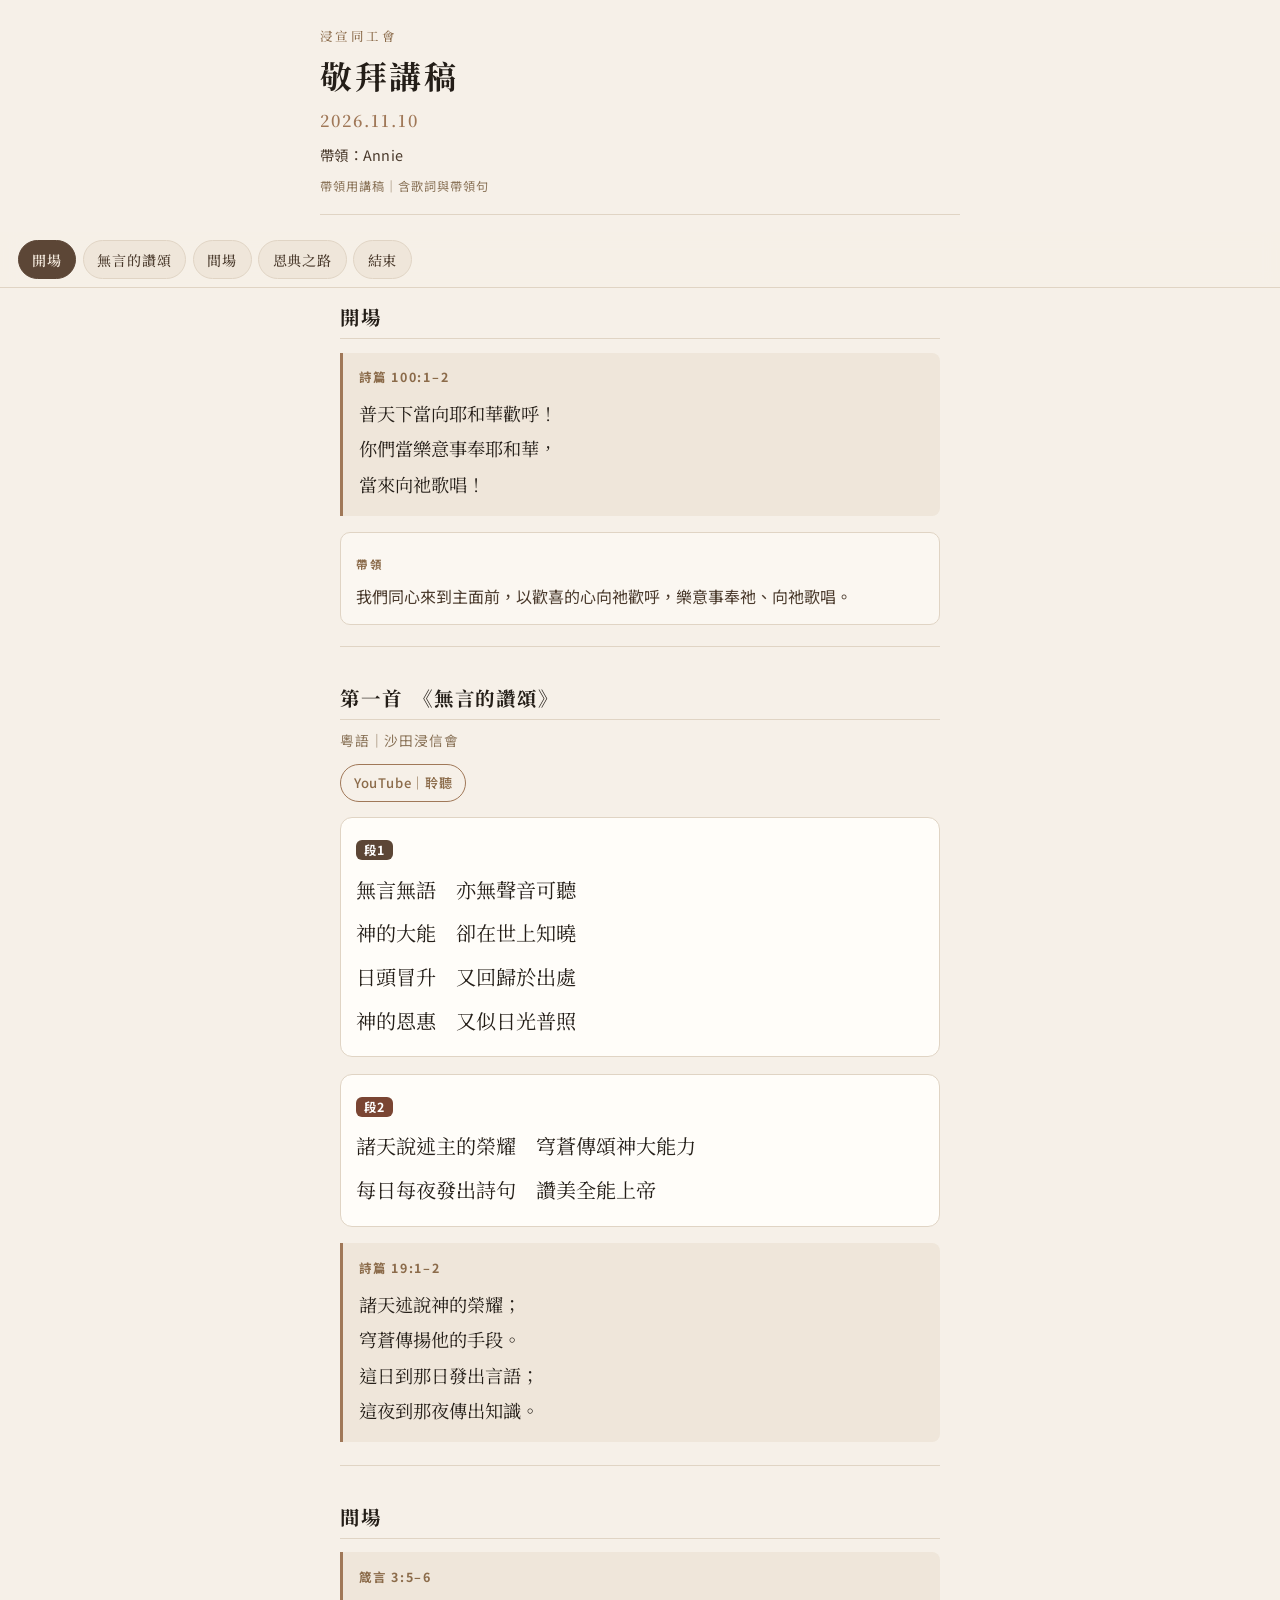
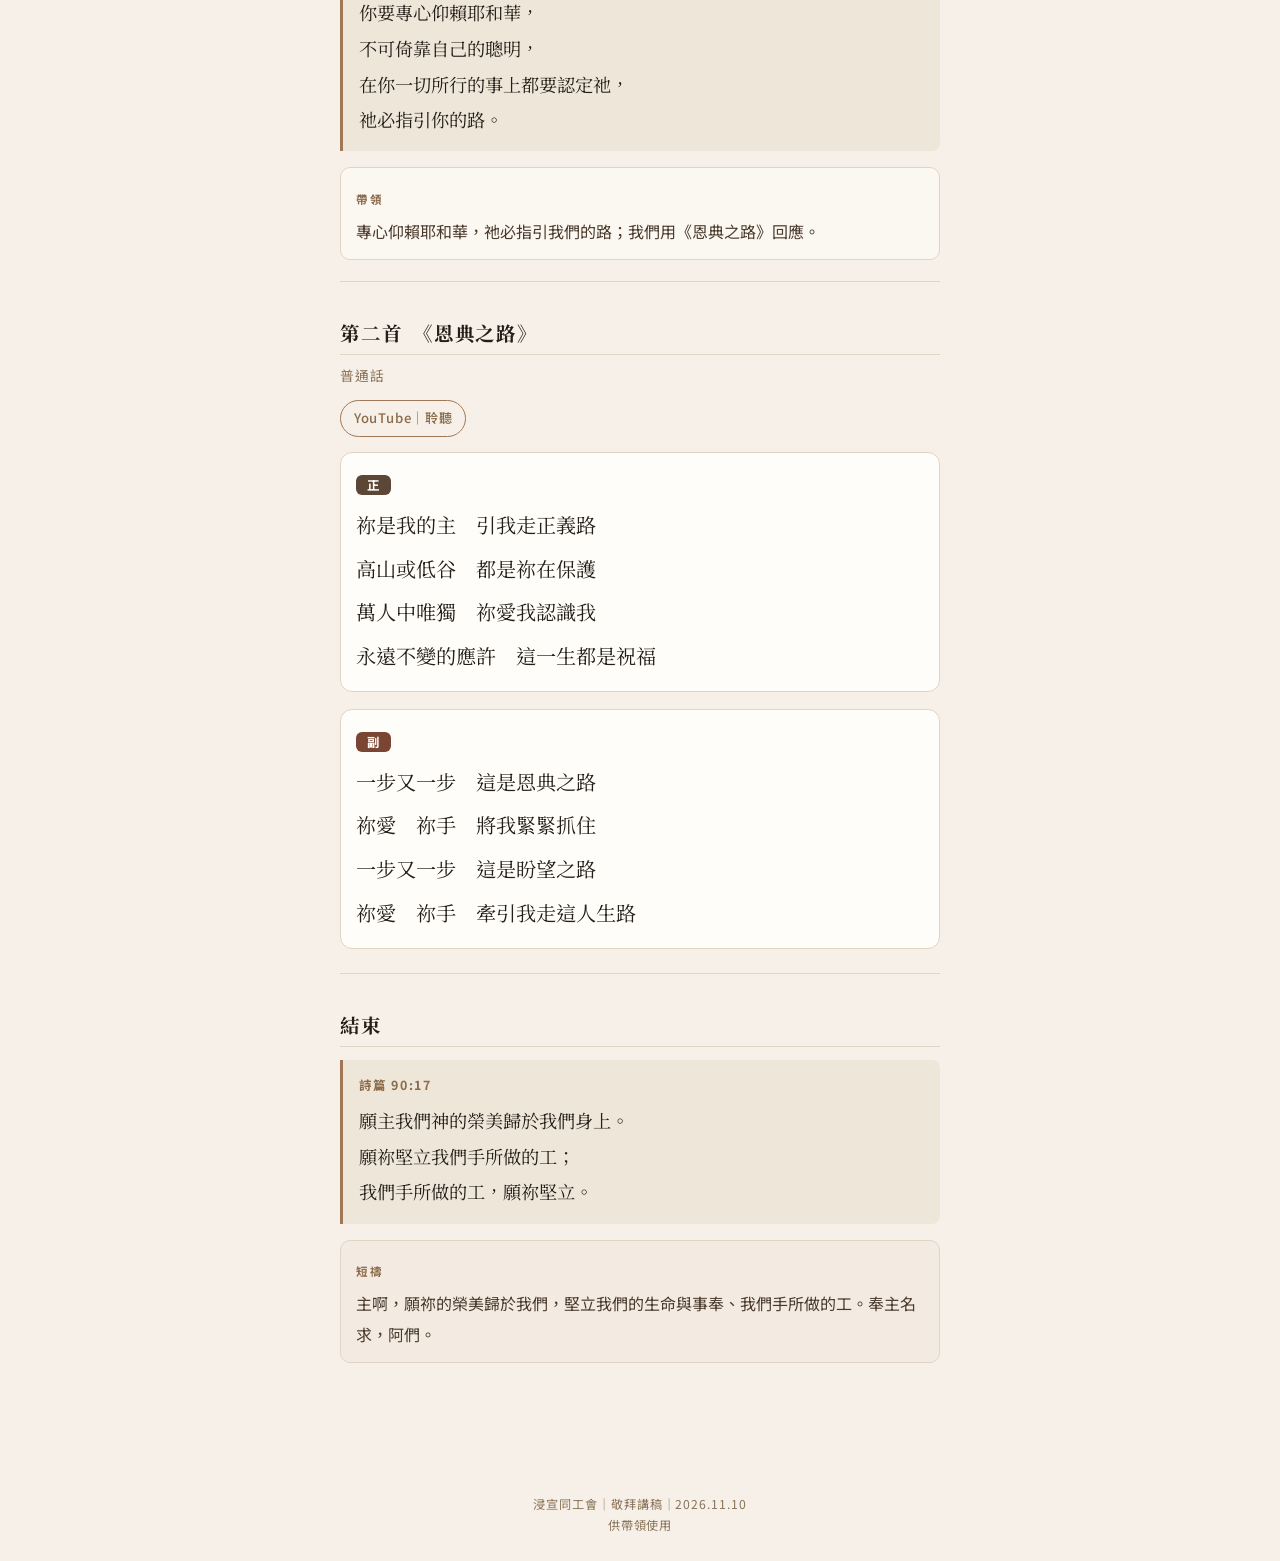
==== all.html @ 8542390a "Add 浸宣同工會 worship host cues for 2026-11-10 Mobile Traditional Chinese cue sheet: open, 無言的讚頌, transi" ====
<!DOCTYPE html>
<html lang="zh-Hant">
<head>
  <meta charset="UTF-8" />
  <meta name="viewport" content="width=device-width, initial-scale=1, viewport-fit=cover" />
  <meta name="theme-color" content="#5c4636" />
  <meta name="apple-mobile-web-app-capable" content="yes" />
  <meta name="apple-mobile-web-app-status-bar-style" content="default" />
  <meta name="description" content="浸宣同工會｜敬拜講稿｜2026.11.10｜帶領：Annie" />
  <title>浸宣同工會｜敬拜講稿｜2026.11.10</title>
  <link rel="preconnect" href="https://fonts.googleapis.com" />
  <link rel="preconnect" href="https://fonts.gstatic.com" crossorigin />
  <link href="https://fonts.googleapis.com/css2?family=Noto+Sans+TC:wght@400;500;700&family=Noto+Serif+TC:wght@400;600;700&display=swap" rel="stylesheet" />
  <style>
/* 浸宣同工會｜敬拜講稿｜2026.11.10｜帶領用手機講稿 */
:root {
  --paper: #F6F0E8;
  --paper-soft: #efe6da;
  --ink: #241e18;
  --ink-soft: #4a3a2c;
  --muted: #8a7358;
  --spine: #5c4636;
  --spine-text: #f3e9dc;
  --accent: #a07858;
  --accent-deep: #8b6b4a;
  --fu: #7a4533;
  --end: #6b5340;
  --rule: #e0d4c4;
  --line: #d4c0a8;
  --now: #d9c4a0;
  --serif: "Noto Serif TC", "Songti TC", "PMingLiU", "MingLiU", "Source Han Serif TC", serif;
  --sans: "Noto Sans TC", "PingFang TC", "Microsoft JhengHei", "Helvetica Neue", sans-serif;
  --safe-top: env(safe-area-inset-top, 0px);
  --safe-bottom: env(safe-area-inset-bottom, 0px);
  --nav-h: 3.6rem;
}

*, *::before, *::after { box-sizing: border-box; }

html {
  scroll-behavior: smooth;
  -webkit-text-size-adjust: 100%;
  scroll-padding-top: calc(var(--nav-h) + 0.85rem + var(--safe-top));
}

body {
  margin: 0;
  overflow-x: hidden;
  background: var(--paper);
  color: var(--ink);
  font-family: var(--sans);
  font-size: 17px;
  line-height: 1.85;
  min-height: 100dvh;
}

a { color: var(--accent-deep); }

/* —— Header —— */
.app-header {
  padding: calc(1.55rem + var(--safe-top)) 1.25rem 1.05rem;
}
.header-inner {
  max-width: 640px;
  margin: 0 auto;
  padding-bottom: 1.05rem;
  border-bottom: 1px solid var(--rule);
}
.eyebrow {
  margin: 0 0 0.4rem;
  font-family: var(--serif);
  font-size: 0.78rem;
  font-weight: 500;
  letter-spacing: 0.28em;
  color: var(--accent-deep);
}
.app-title {
  margin: 0;
  font-family: var(--serif);
  font-weight: 700;
  font-size: 1.85rem;
  line-height: 1.35;
  letter-spacing: 0.08em;
  color: var(--ink);
}
.app-date {
  margin: 0.45rem 0 0;
  font-family: var(--serif);
  font-size: 1.02rem;
  font-weight: 600;
  letter-spacing: 0.12em;
  color: var(--accent);
}
.app-meta {
  margin: 0.45rem 0 0;
  font-size: 0.9rem;
  color: var(--ink-soft);
  letter-spacing: 0.02em;
}
.app-note {
  margin: 0.4rem 0 0;
  font-size: 0.76rem;
  color: var(--muted);
  letter-spacing: 0.08em;
}

/* —— Sticky nav —— */
.nav-chips {
  position: sticky;
  top: 0;
  z-index: 70;
  display: flex;
  flex-wrap: nowrap;
  gap: 0.4rem;
  margin: 0;
  padding: 0.5rem 1.1rem;
  padding-top: calc(0.5rem + var(--safe-top));
  overflow-x: auto;
  -webkit-overflow-scrolling: touch;
  scrollbar-width: none;
  background: rgba(246, 240, 232, 0.96);
  border-bottom: 1px solid var(--rule);
  backdrop-filter: blur(8px);
  -webkit-backdrop-filter: blur(8px);
}
.nav-chips::-webkit-scrollbar { display: none; }
.nav-chips a {
  flex: 0 0 auto;
  display: inline-flex;
  align-items: center;
  min-height: 2.4rem;
  padding: 0.35rem 0.85rem;
  text-decoration: none;
  font-family: var(--serif);
  font-size: 0.88rem;
  font-weight: 500;
  letter-spacing: 0.06em;
  color: var(--ink-soft);
  background: var(--paper-soft);
  border: 1px solid var(--rule);
  border-radius: 999px;
  white-space: nowrap;
  -webkit-tap-highlight-color: transparent;
}
.nav-chips a.active {
  color: var(--spine-text);
  font-weight: 600;
  background: var(--spine);
  border-color: var(--spine);
}
.nav-chips a:focus-visible {
  outline: 2px solid var(--accent-deep);
  outline-offset: 2px;
}

/* —— Page body —— */
main {
  max-width: 640px;
  margin: 0 auto;
  padding: 1rem 1.25rem calc(4.5rem + var(--safe-bottom));
}

.section {
  scroll-margin-top: calc(var(--nav-h) + 0.85rem + var(--safe-top));
  margin: 0 0 2.4rem;
  padding-bottom: 0.4rem;
  border-bottom: 1px solid var(--rule);
}
.section:last-of-type { border-bottom: none; }

.section-head {
  display: flex;
  align-items: baseline;
  justify-content: space-between;
  gap: 0.75rem;
  margin: 0 0 0.85rem;
  padding-bottom: 0.4rem;
  border-bottom: 1px solid var(--rule);
}
.section-title {
  margin: 0;
  font-family: var(--serif);
  font-size: 1.22rem;
  font-weight: 700;
  letter-spacing: 0.04em;
  color: var(--ink);
  line-height: 1.4;
}
.time-badge {
  flex: 0 0 auto;
  font-size: 0.78rem;
  font-weight: 700;
  letter-spacing: 0.04em;
  color: var(--spine);
  background: var(--paper-soft);
  border: 1px solid var(--line);
  border-radius: 999px;
  padding: 0.15rem 0.65rem;
}

.song-meta {
  margin: -0.35rem 0 0.7rem;
  font-size: 0.86rem;
  color: var(--muted);
  letter-spacing: 0.06em;
}

/* —— Scripture —— */
.scripture {
  margin: 0 0 1rem;
  padding: 0.85rem 1rem;
  background: var(--paper-soft);
  border-left: 3px solid var(--accent);
  border-radius: 0 8px 8px 0;
}
.scripture cite {
  display: block;
  margin: 0 0 0.4rem;
  font-style: normal;
  font-family: var(--sans);
  font-size: 0.78rem;
  font-weight: 700;
  letter-spacing: 0.14em;
  color: var(--accent-deep);
}
.scripture p {
  margin: 0;
  font-family: var(--serif);
  font-size: 1.08rem;
  line-height: 1.95;
  color: var(--ink);
}

/* —— Host cues —— */
.cue {
  margin: 0 0 0.9rem;
  padding: 0.8rem 0.95rem;
  background: #fbf7f1;
  border: 1px solid var(--rule);
  border-radius: 10px;
}
.cue-pray {
  background: #f3ebe1;
}
.cue-label {
  display: inline-block;
  margin: 0 0 0.35rem;
  font-size: 0.72rem;
  font-weight: 700;
  letter-spacing: 0.16em;
  color: var(--accent-deep);
}
.cue p {
  margin: 0;
  font-size: 1rem;
  line-height: 1.9;
  color: var(--ink-soft);
}

/* —— Sing-order checklist —— */
.order-box {
  margin: 0 0 1.25rem;
  padding: 0.85rem 0.9rem 0.75rem;
  background: var(--paper-soft);
  border: 1px solid var(--line);
  border-radius: 12px;
}
.order-head {
  display: flex;
  align-items: center;
  justify-content: space-between;
  gap: 0.75rem;
  margin-bottom: 0.55rem;
}
.order-title {
  margin: 0;
  font-size: 0.78rem;
  font-weight: 700;
  letter-spacing: 0.18em;
  color: var(--accent-deep);
}
.order-reset {
  appearance: none;
  border: 0;
  background: transparent;
  padding: 0.15rem 0.2rem;
  font-family: inherit;
  font-size: 0.76rem;
  color: var(--muted);
  letter-spacing: 0.06em;
  cursor: pointer;
}
.order-reset:focus-visible {
  outline: 2px solid var(--accent-deep);
  outline-offset: 2px;
}
.order-list {
  list-style: none;
  display: flex;
  flex-wrap: wrap;
  align-items: center;
  gap: 0.35rem 0.25rem;
  margin: 0;
  padding: 0;
}
.order-arrow {
  color: var(--muted);
  font-size: 0.85rem;
  padding: 0 0.05rem;
  user-select: none;
}
.order-step {
  display: inline-flex;
  align-items: center;
  gap: 0.28rem;
  min-height: 2.35rem;
  padding: 0.2rem 0.4rem 0.2rem 0.3rem;
  border: 1px dashed var(--line);
  border-radius: 999px;
  background: var(--paper);
  font-family: inherit;
  cursor: pointer;
  -webkit-tap-highlight-color: transparent;
}
.order-step.is-now {
  border-style: solid;
  border-color: var(--spine);
  background: var(--now);
  box-shadow: 0 0 0 2px rgba(92, 70, 54, 0.12);
}
.order-step.is-done {
  opacity: 0.55;
  border-style: solid;
  border-color: var(--rule);
  background: transparent;
}
.order-step.is-done .badge { text-decoration: line-through; }
.step-mark {
  width: 0.95rem;
  height: 0.95rem;
  border: 1.5px solid var(--accent-deep);
  border-radius: 3px;
  background: var(--paper);
  flex: 0 0 auto;
  position: relative;
}
.order-step.is-done .step-mark {
  background: var(--spine);
  border-color: var(--spine);
}
.order-step.is-done .step-mark::after {
  content: "";
  position: absolute;
  left: 0.22rem;
  top: 0.02rem;
  width: 0.28rem;
  height: 0.5rem;
  border: solid var(--spine-text);
  border-width: 0 1.6px 1.6px 0;
  transform: rotate(45deg);
}
.step-count {
  font-size: 0.72rem;
  font-weight: 700;
  color: var(--ink-soft);
  letter-spacing: 0.02em;
}
.order-note {
  margin: 0.55rem 0 0;
  font-size: 0.82rem;
  line-height: 1.7;
  color: var(--ink-soft);
}

/* —— Badges 正／副／尾 —— */
.badge {
  display: inline-flex;
  align-items: center;
  justify-content: center;
  min-width: 2.15rem;
  padding: 0.12rem 0.48rem;
  border-radius: 6px;
  font-family: var(--sans);
  font-size: 0.78rem;
  font-weight: 700;
  letter-spacing: 0.08em;
  line-height: 1.3;
  color: #fff;
}
.badge-zheng { background: var(--spine); }
.badge-fu { background: var(--fu); }
.badge-end { background: var(--end); }

/* —— Lyrics —— */
.lyric-block {
  margin: 0 0 1.05rem;
  padding: 0.85rem 0.95rem 0.95rem;
  background: #fffdf9;
  border: 1px solid var(--rule);
  border-radius: 12px;
}
.lyric-block.is-now {
  border-color: var(--spine);
  box-shadow: 0 0 0 2px rgba(92, 70, 54, 0.1);
  background: #fffaf2;
}
.lyric-block .badge { margin-bottom: 0.55rem; }
.lyrics {
  font-family: var(--serif);
  font-size: 1.18rem;
  line-height: 2.05;
  color: var(--ink);
}
.lyrics p { margin: 0 0 0.15rem; }
.lyrics p:last-child { margin-bottom: 0; }
.lyric-hint {
  margin: 0.55rem 0 0;
  font-size: 0.78rem;
  color: var(--accent-deep);
  letter-spacing: 0.06em;
}

/* —— YouTube —— */
.yt-link { margin: 0 0 0.95rem; }
.yt-link a {
  display: inline-block;
  text-decoration: none;
  font-size: 0.82rem;
  font-weight: 500;
  letter-spacing: 0.06em;
  color: var(--accent-deep);
  padding: 0.35rem 0.8rem;
  border: 1px solid var(--accent);
  border-radius: 999px;
  -webkit-tap-highlight-color: transparent;
}
.yt-link a:hover,
.yt-link a:focus-visible {
  color: var(--spine-text);
  background: var(--accent);
  border-color: var(--accent);
  outline: none;
}

/* —— Footer —— */
.app-footer {
  max-width: 640px;
  margin: 0 auto;
  padding: 0 1.25rem calc(1.6rem + var(--safe-bottom));
  text-align: center;
  color: var(--muted);
  font-size: 0.76rem;
  letter-spacing: 0.08em;
  line-height: 1.7;
}
.app-footer p { margin: 0; }

@media (min-width: 420px) {
  .app-title { font-size: 2rem; }
  .lyrics { font-size: 1.26rem; }
  .scripture p { font-size: 1.14rem; }
}

</style>
</head>
<body>
  <header class="app-header" id="top">
    <div class="header-inner">
      <p class="eyebrow">浸宣同工會</p>
      <h1 class="app-title">敬拜講稿</h1>
      <p class="app-date">2026.11.10</p>
      <p class="app-meta">帶領：Annie</p>
      <p class="app-note">帶領用講稿｜含歌詞與帶領句</p>
    </div>
  </header>

  <nav class="nav-chips" id="nav" aria-label="快速導覽">
    <a href="#open">開場</a>
    <a href="#song1">無言的讚頌</a>
    <a href="#transit">間場</a>
    <a href="#song2">恩典之路</a>
    <a href="#close">結束</a>
  </nav>

  <main>
    <!-- 開場 -->
    <section class="section" id="open">
      <div class="section-head">
        <h2 class="section-title">開場</h2>
      </div>

      <blockquote class="scripture">
        <cite>詩篇 100:1–2</cite>
        <p>普天下當向耶和華歡呼！</p>
        <p>你們當樂意事奉耶和華，</p>
        <p>當來向祂歌唱！</p>
      </blockquote>

      <div class="cue">
        <span class="cue-label">帶領</span>
        <p>我們同心來到主面前，以歡喜的心向祂歡呼，樂意事奉祂、向祂歌唱。</p>
      </div>
    </section>

    <!-- 第一首 -->
    <section class="section song-section" id="song1">
      <div class="section-head">
        <h2 class="section-title">第一首　《無言的讚頌》</h2>
      </div>
      <p class="song-meta">粵語｜沙田浸信會</p>
      <p class="yt-link"><a href="https://www.youtube.com/watch?v=5gyQFFRFEiA" target="_blank" rel="noopener noreferrer">YouTube｜聆聽</a></p>

      <article class="lyric-block" id="lyric-s1-a">
        <span class="badge badge-zheng">段1</span>
        <div class="lyrics">
          <p>無言無語　亦無聲音可聽</p>
          <p>神的大能　卻在世上知曉</p>
          <p>日頭冒升　又回歸於出處</p>
          <p>神的恩惠　又似日光普照</p>
        </div>
      </article>

      <article class="lyric-block" id="lyric-s1-b">
        <span class="badge badge-fu">段2</span>
        <div class="lyrics">
          <p>諸天說述主的榮耀　穹蒼傳頌神大能力</p>
          <p>每日每夜發出詩句　讚美全能上帝</p>
        </div>
      </article>

      <blockquote class="scripture">
        <cite>詩篇 19:1–2</cite>
        <p>諸天述說神的榮耀；</p>
        <p>穹蒼傳揚他的手段。</p>
        <p>這日到那日發出言語；</p>
        <p>這夜到那夜傳出知識。</p>
      </blockquote>
    </section>

    <!-- 間場／過渡 -->
    <section class="section" id="transit">
      <div class="section-head">
        <h2 class="section-title">間場</h2>
      </div>

      <blockquote class="scripture">
        <cite>箴言 3:5–6</cite>
        <p>你要專心仰賴耶和華，</p>
        <p>不可倚靠自己的聰明，</p>
        <p>在你一切所行的事上都要認定祂，</p>
        <p>祂必指引你的路。</p>
      </blockquote>

      <div class="cue">
        <span class="cue-label">帶領</span>
        <p>專心仰賴耶和華，祂必指引我們的路；我們用《恩典之路》回應。</p>
      </div>
    </section>

    <!-- 第二首 -->
    <section class="section song-section" id="song2">
      <div class="section-head">
        <h2 class="section-title">第二首　《恩典之路》</h2>
      </div>
      <p class="song-meta">普通話</p>
      <p class="yt-link"><a href="https://www.youtube.com/watch?v=YaJ5gof0YNQ" target="_blank" rel="noopener noreferrer">YouTube｜聆聽</a></p>

      <article class="lyric-block" id="lyric-s2-z">
        <span class="badge badge-zheng">正</span>
        <div class="lyrics">
          <p>祢是我的主　引我走正義路</p>
          <p>高山或低谷　都是祢在保護</p>
          <p>萬人中唯獨　祢愛我認識我</p>
          <p>永遠不變的應許　這一生都是祝福</p>
        </div>
      </article>

      <article class="lyric-block" id="lyric-s2-f">
        <span class="badge badge-fu">副</span>
        <div class="lyrics">
          <p>一步又一步　這是恩典之路</p>
          <p>祢愛　祢手　將我緊緊抓住</p>
          <p>一步又一步　這是盼望之路</p>
          <p>祢愛　祢手　牽引我走這人生路</p>
        </div>
      </article>
    </section>

    <!-- 結束 -->
    <section class="section" id="close">
      <div class="section-head">
        <h2 class="section-title">結束</h2>
      </div>

      <blockquote class="scripture">
        <cite>詩篇 90:17</cite>
        <p>願主我們神的榮美歸於我們身上。</p>
        <p>願祢堅立我們手所做的工；</p>
        <p>我們手所做的工，願祢堅立。</p>
      </blockquote>

      <div class="cue cue-pray">
        <span class="cue-label">短禱</span>
        <p>主啊，願祢的榮美歸於我們，堅立我們的生命與事奉、我們手所做的工。奉主名求，阿們。</p>
      </div>
    </section>
  </main>

  <footer class="app-footer">
    <p>浸宣同工會｜敬拜講稿｜2026.11.10</p>
    <p>供帶領使用</p>
  </footer>

  <script>
/* 浸宣同工會｜敬拜講稿｜2026.11.10 */
(function () {
  "use strict";

  function $(sel, root) {
    return (root || document).querySelector(sel);
  }
  function $all(sel, root) {
    return Array.prototype.slice.call((root || document).querySelectorAll(sel));
  }

  function syncNavVar() {
    var nav = $("nav.nav-chips");
    if (!nav) return;
    document.documentElement.style.setProperty("--nav-h", nav.getBoundingClientRect().height + "px");
  }

  function navOffset() {
    var nav = $("nav.nav-chips");
    return (nav ? nav.getBoundingClientRect().height : 56) + 8;
  }

  function scrollToTarget(el, id) {
    if (!el) return;
    var top = el.getBoundingClientRect().top + window.pageYOffset - navOffset();
    window.scrollTo({ top: Math.max(0, top), behavior: "smooth" });
    if (id && history.replaceState) history.replaceState(null, "", "#" + id);
  }

  function initNavSpy() {
    var nav = $("nav.nav-chips");
    if (!nav) return;
    var links = $all("a[href^='#']", nav);
    var sections = links.map(function (a) {
      return document.getElementById((a.getAttribute("href") || "").slice(1));
    });

    links.forEach(function (a) {
      a.addEventListener("click", function (e) {
        var href = a.getAttribute("href") || "";
        if (href.charAt(0) !== "#") return;
        var id = href.slice(1);
        var el = document.getElementById(id);
        if (!el) return;
        e.preventDefault();
        scrollToTarget(el, id);
      });
    });

    function update() {
      var probe = navOffset() + 12;
      var idx = 0;
      sections.forEach(function (sec, i) {
        if (sec && sec.getBoundingClientRect().top <= probe) idx = i;
      });
      links.forEach(function (a, i) {
        a.classList.toggle("active", i === idx);
        if (i === idx) a.setAttribute("aria-current", "true");
        else a.removeAttribute("aria-current");
      });
    }

    var ticking = false;
    window.addEventListener("scroll", function () {
      if (ticking) return;
      ticking = true;
      requestAnimationFrame(function () {
        ticking = false;
        update();
      });
    }, { passive: true });
    window.addEventListener("resize", function () {
      syncNavVar();
      update();
    });
    syncNavVar();
    update();
  }

  if (document.readyState === "loading") document.addEventListener("DOMContentLoaded", initNavSpy);
  else initNavSpy();
})();

</script>
</body>
</html>
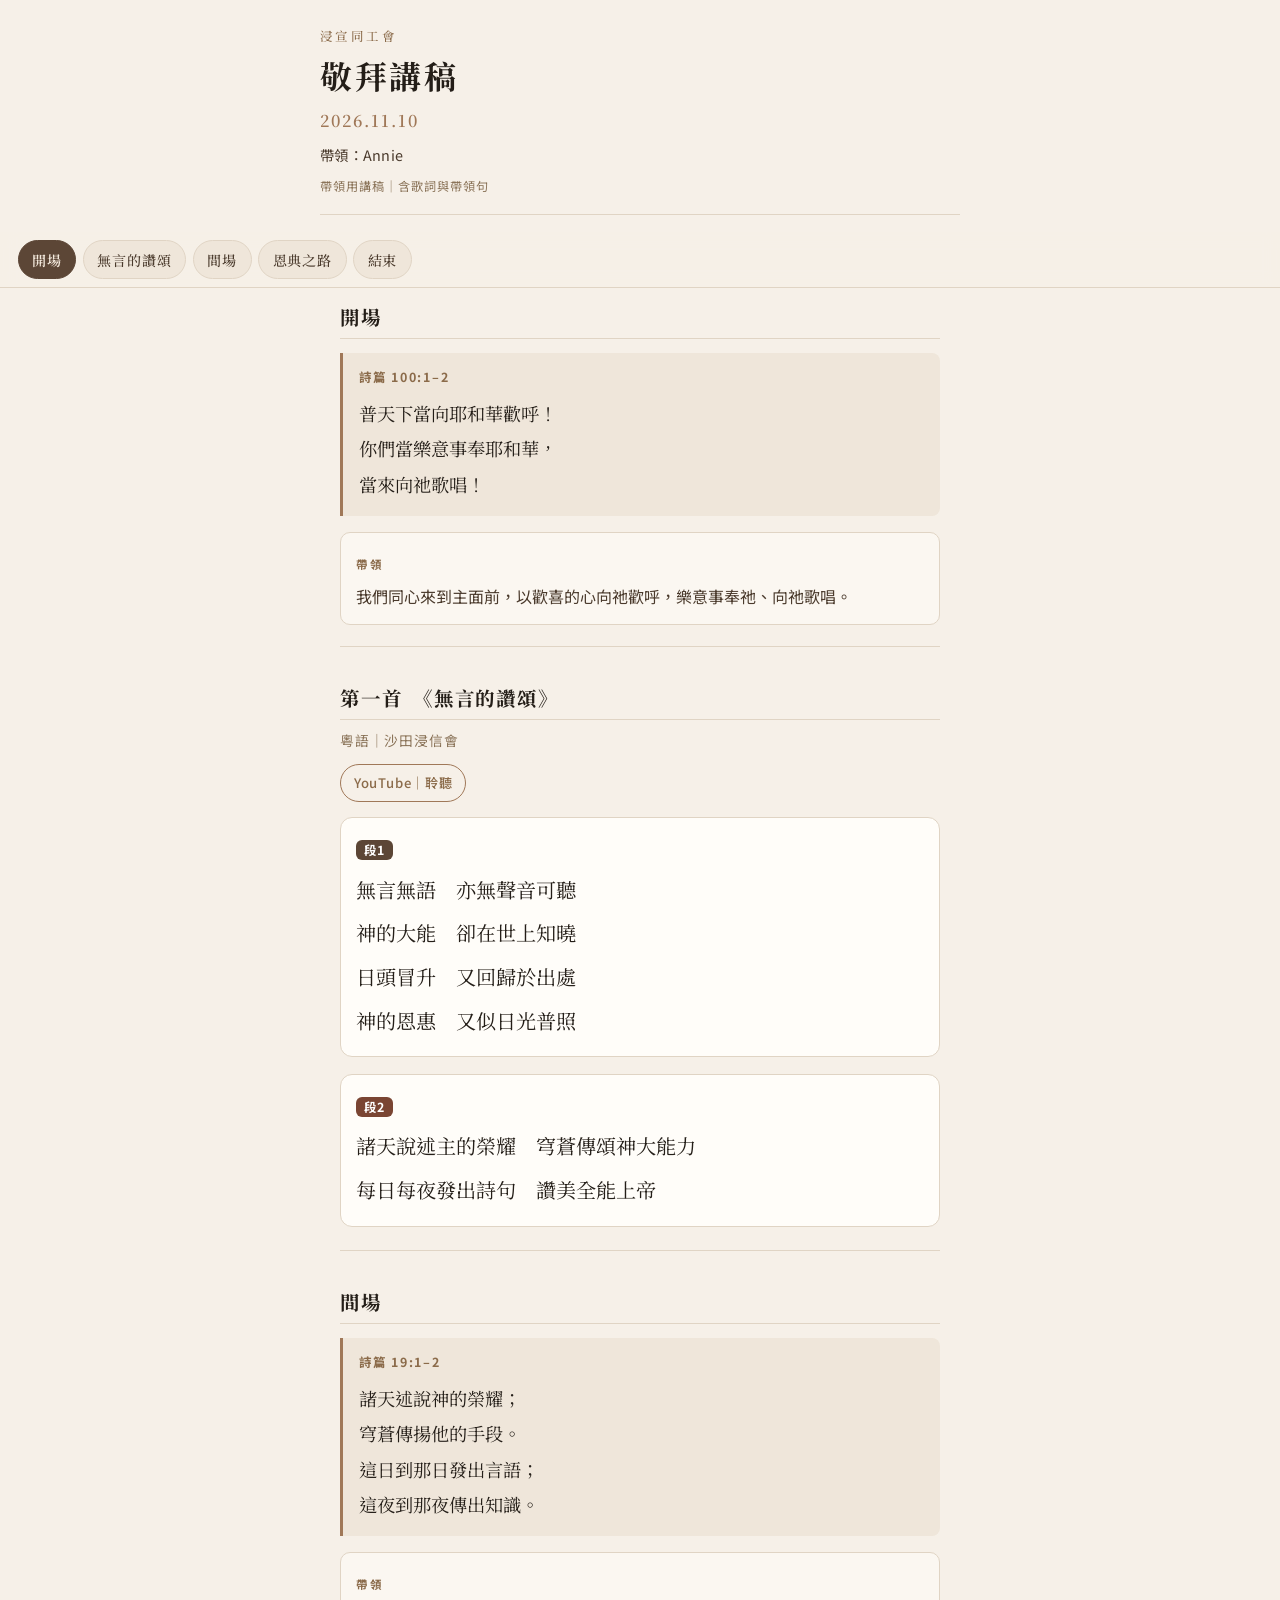
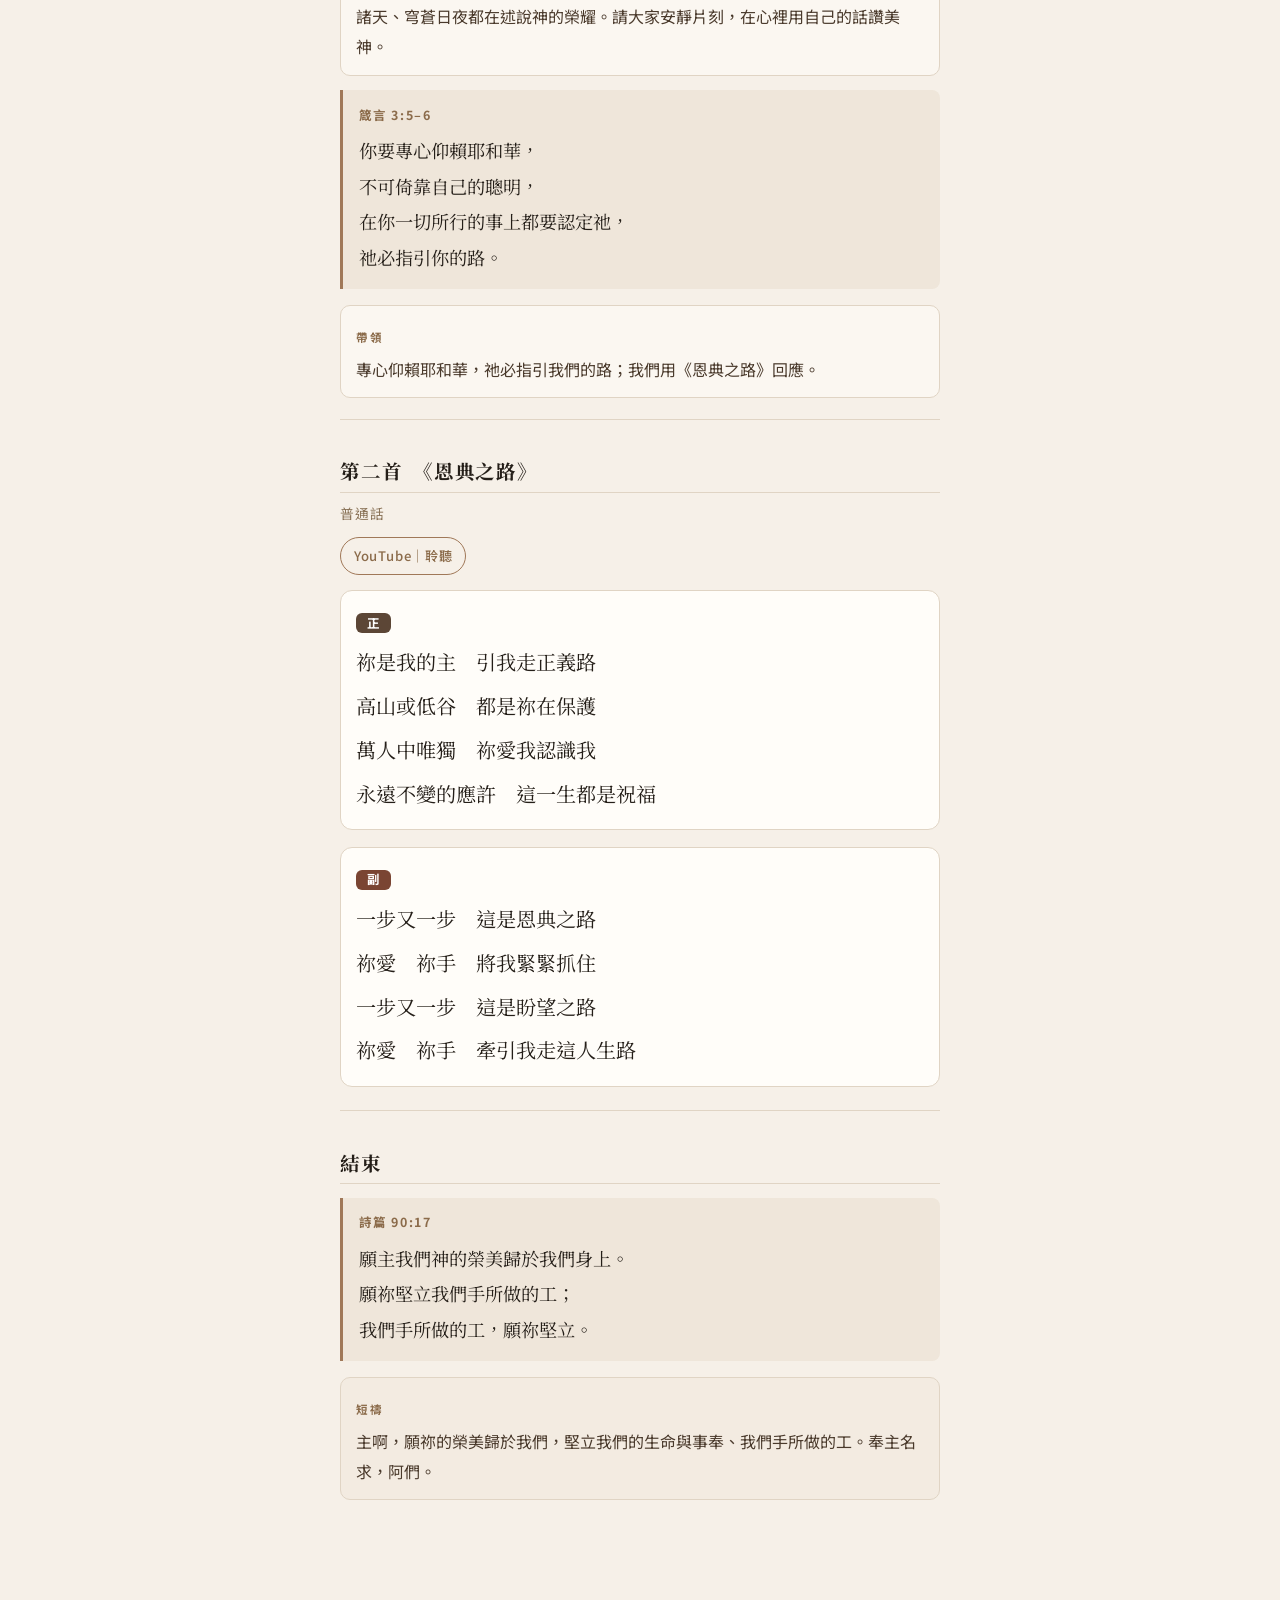
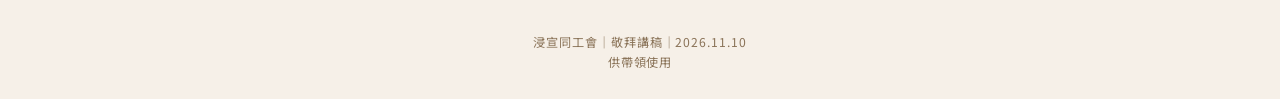
==== commit c9bb8065: "Transit: Psalm 19 cue inviting silent praise" ====
--- a/all.html
+++ b/all.html
@@ -528,6 +528,14 @@
         </div>
       </article>
 
+    </section>
+
+    <!-- 間場／過渡 -->
+    <section class="section" id="transit">
+      <div class="section-head">
+        <h2 class="section-title">間場</h2>
+      </div>
+
       <blockquote class="scripture">
         <cite>詩篇 19:1–2</cite>
         <p>諸天述說神的榮耀；</p>
@@ -535,12 +543,10 @@
         <p>這日到那日發出言語；</p>
         <p>這夜到那夜傳出知識。</p>
       </blockquote>
-    </section>
-
-    <!-- 間場／過渡 -->
-    <section class="section" id="transit">
-      <div class="section-head">
-        <h2 class="section-title">間場</h2>
+
+      <div class="cue">
+        <span class="cue-label">帶領</span>
+        <p>諸天、穹蒼日夜都在述說神的榮耀。請大家安靜片刻，在心裡用自己的話讚美神。</p>
       </div>
 
       <blockquote class="scripture">
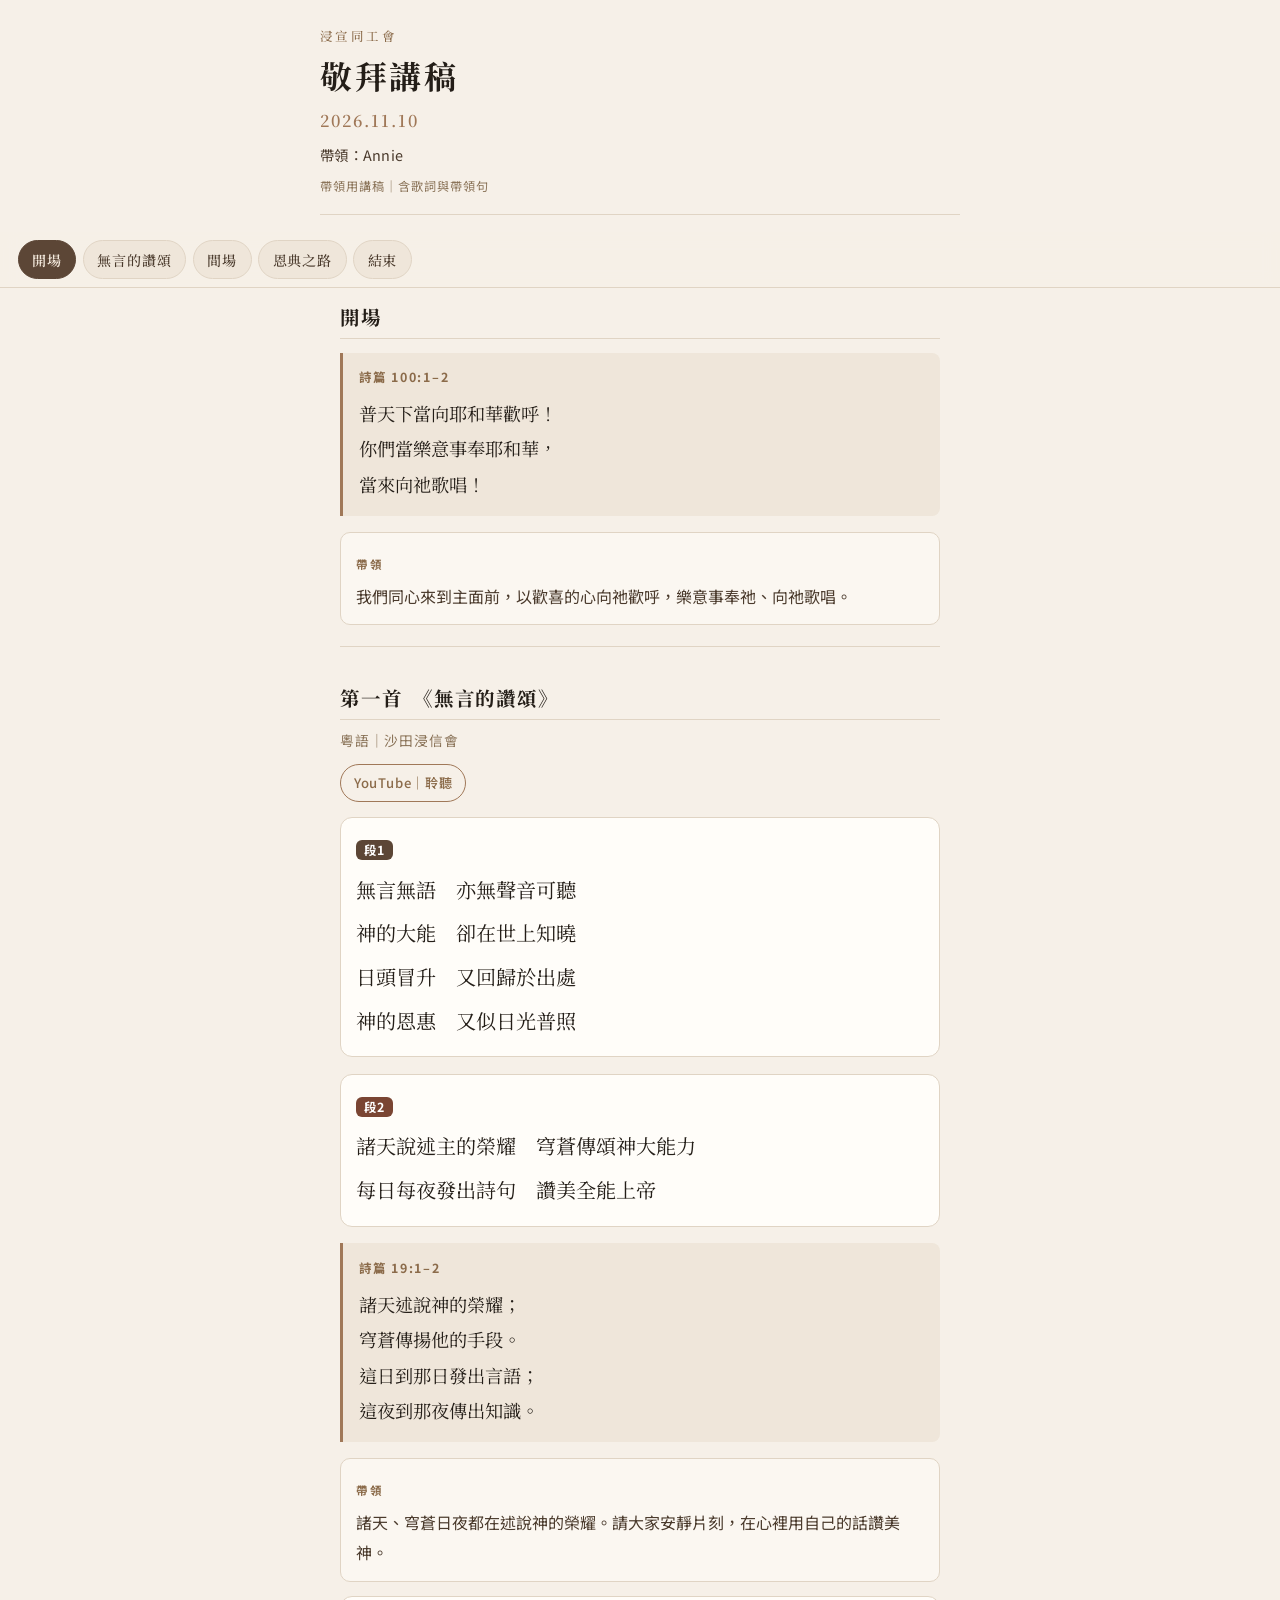
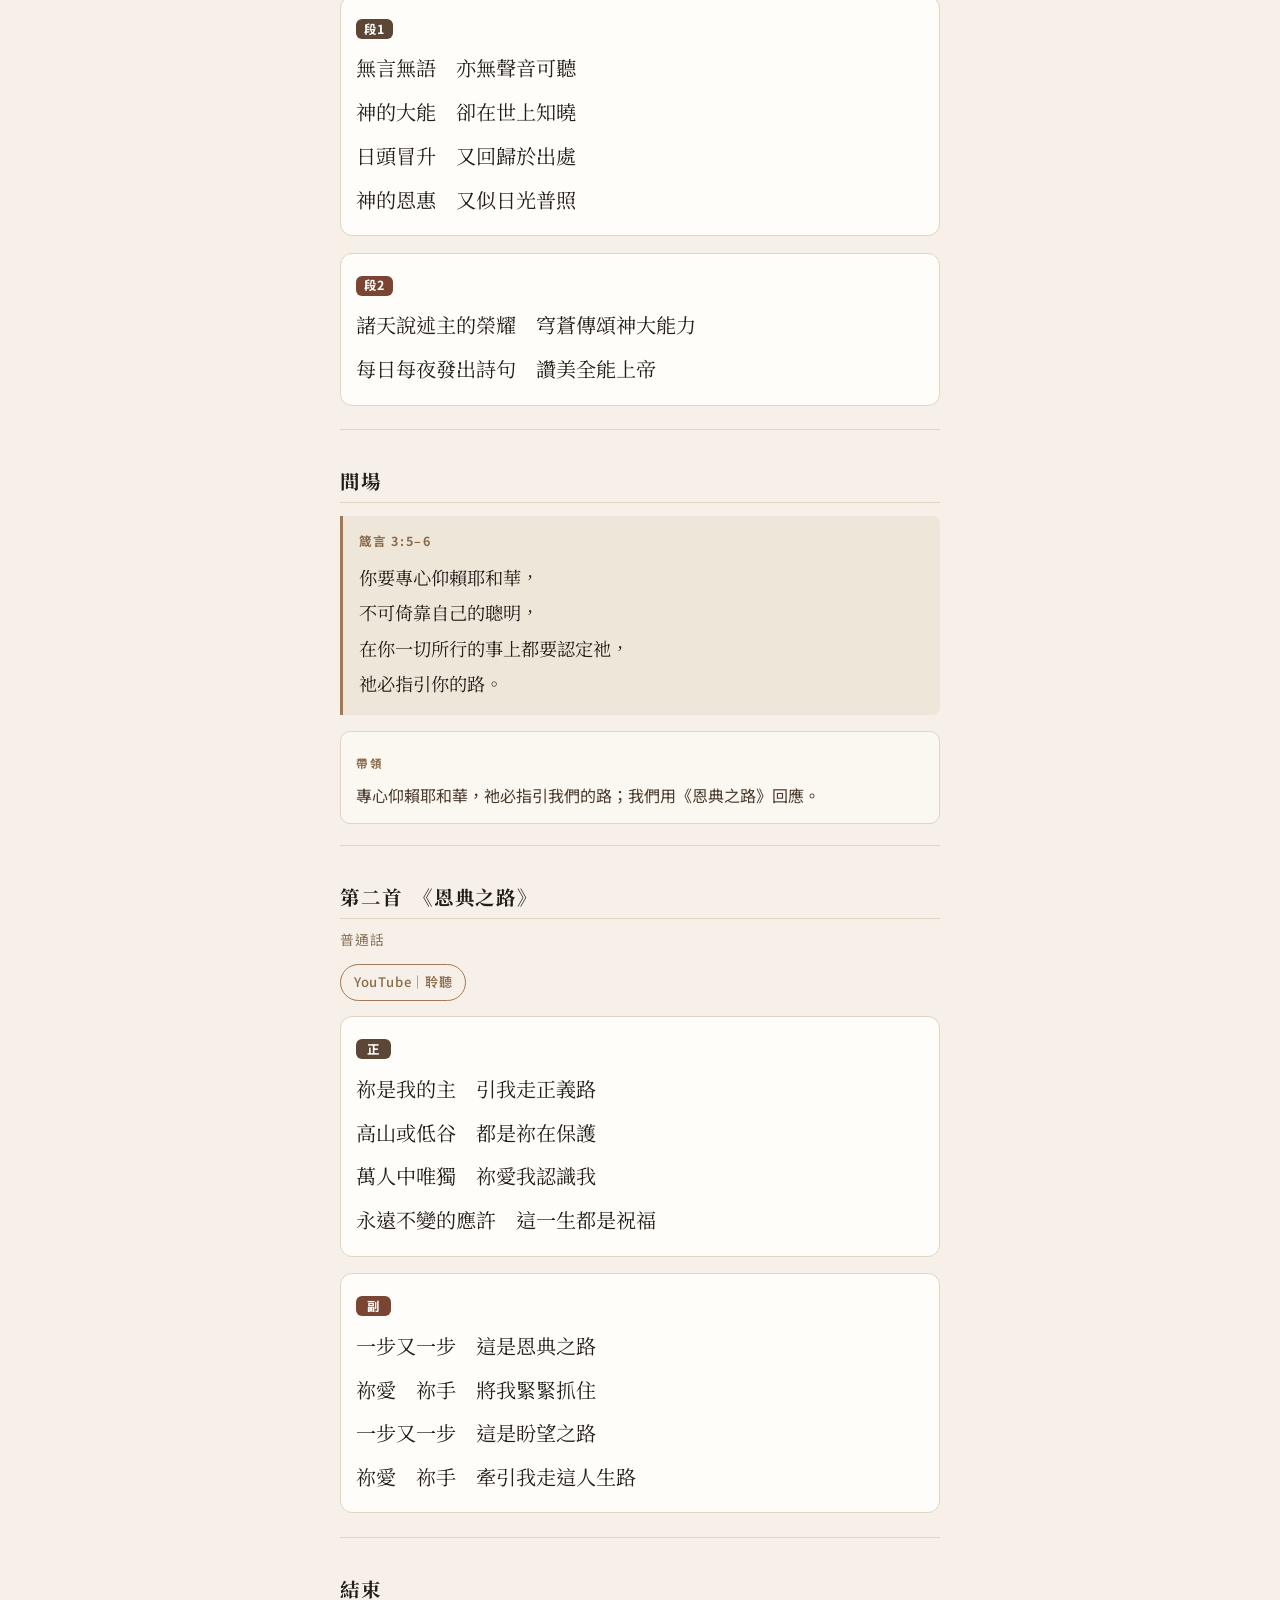
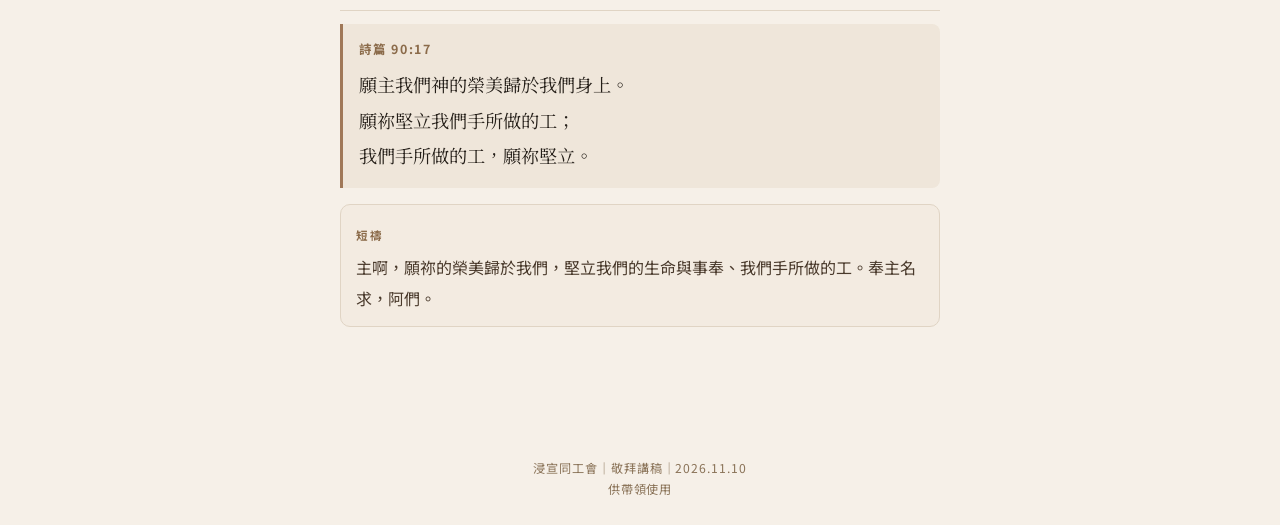
==== commit 4c64fb59: "Song1: full reprise after Psalm 19 mid cue" ====
--- a/all.html
+++ b/all.html
@@ -528,14 +528,6 @@
         </div>
       </article>
 
-    </section>
-
-    <!-- 間場／過渡 -->
-    <section class="section" id="transit">
-      <div class="section-head">
-        <h2 class="section-title">間場</h2>
-      </div>
-
       <blockquote class="scripture">
         <cite>詩篇 19:1–2</cite>
         <p>諸天述說神的榮耀；</p>
@@ -547,6 +539,31 @@
       <div class="cue">
         <span class="cue-label">帶領</span>
         <p>諸天、穹蒼日夜都在述說神的榮耀。請大家安靜片刻，在心裡用自己的話讚美神。</p>
+      </div>
+
+      <article class="lyric-block" id="lyric-s1-a2">
+        <span class="badge badge-zheng">段1</span>
+        <div class="lyrics">
+          <p>無言無語　亦無聲音可聽</p>
+          <p>神的大能　卻在世上知曉</p>
+          <p>日頭冒升　又回歸於出處</p>
+          <p>神的恩惠　又似日光普照</p>
+        </div>
+      </article>
+
+      <article class="lyric-block" id="lyric-s1-b2">
+        <span class="badge badge-fu">段2</span>
+        <div class="lyrics">
+          <p>諸天說述主的榮耀　穹蒼傳頌神大能力</p>
+          <p>每日每夜發出詩句　讚美全能上帝</p>
+        </div>
+      </article>
+    </section>
+
+    <!-- 間場／過渡 -->
+    <section class="section" id="transit">
+      <div class="section-head">
+        <h2 class="section-title">間場</h2>
       </div>
 
       <blockquote class="scripture">
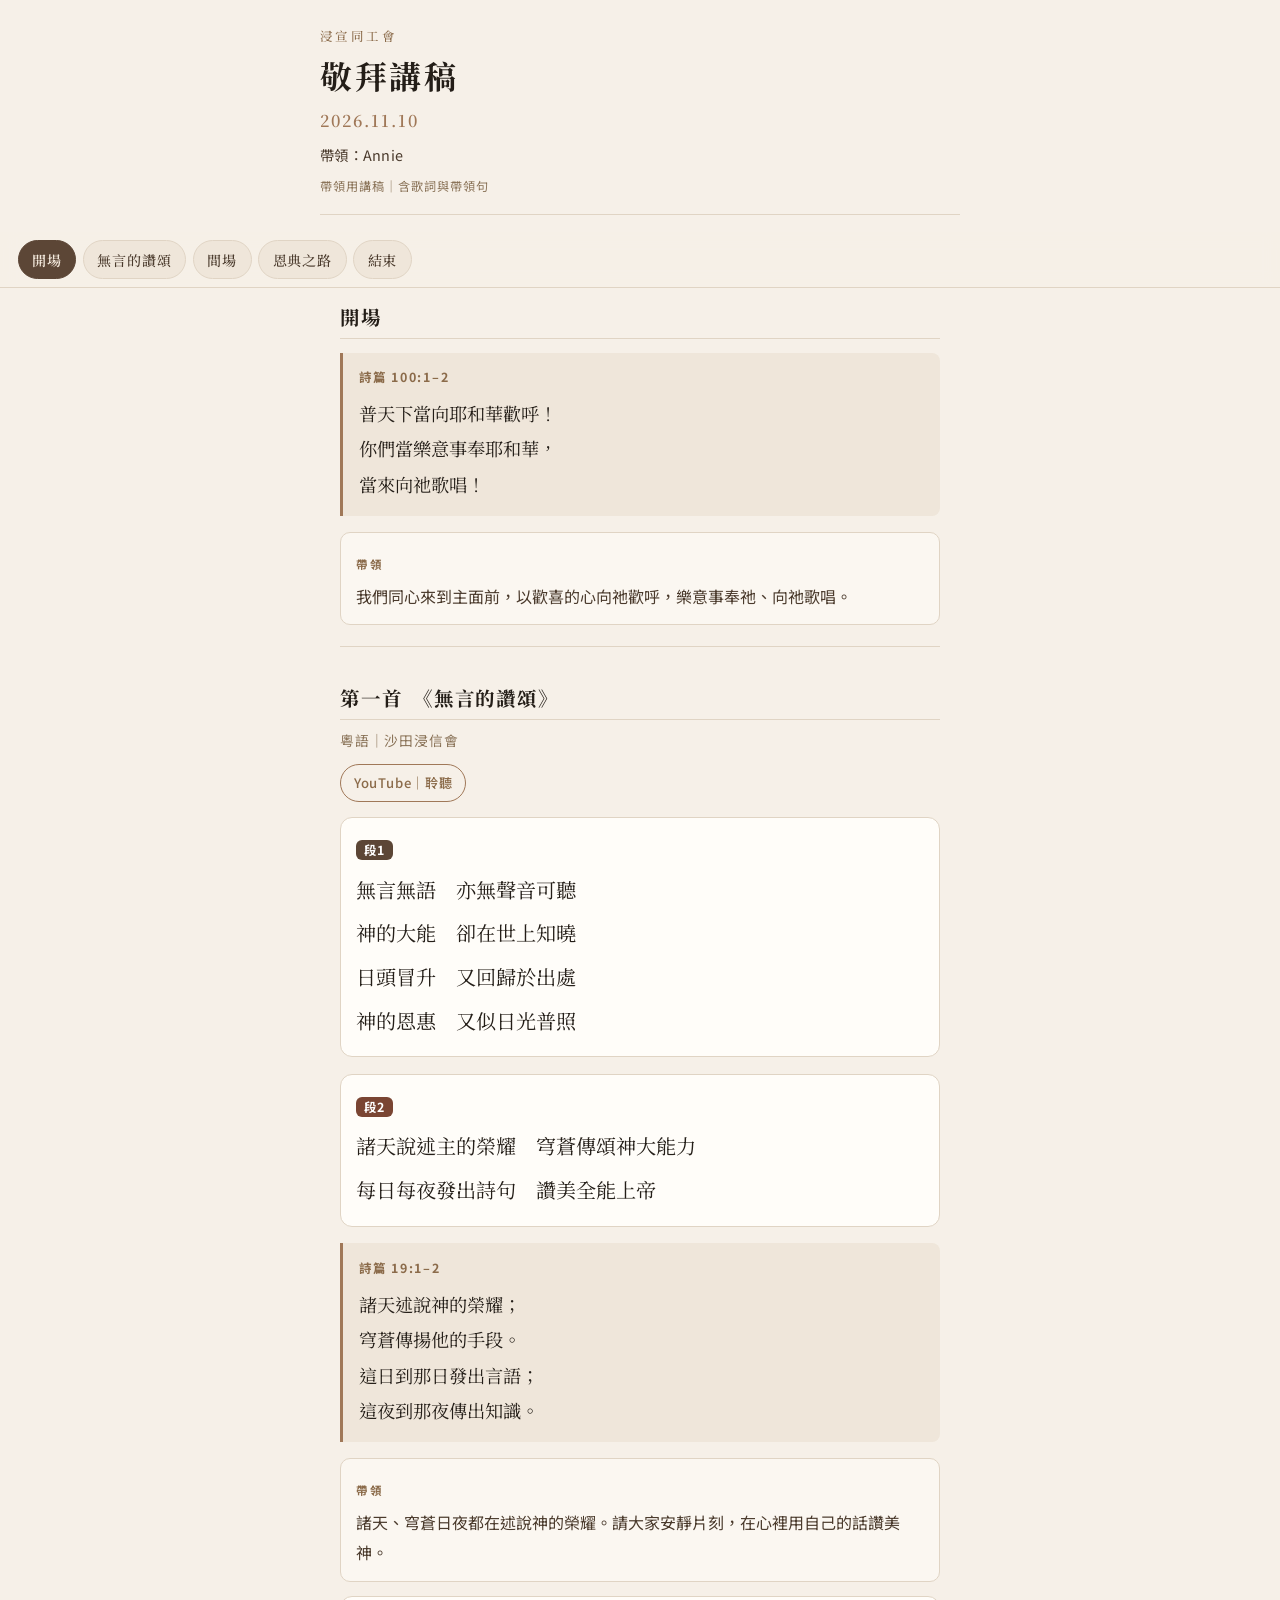
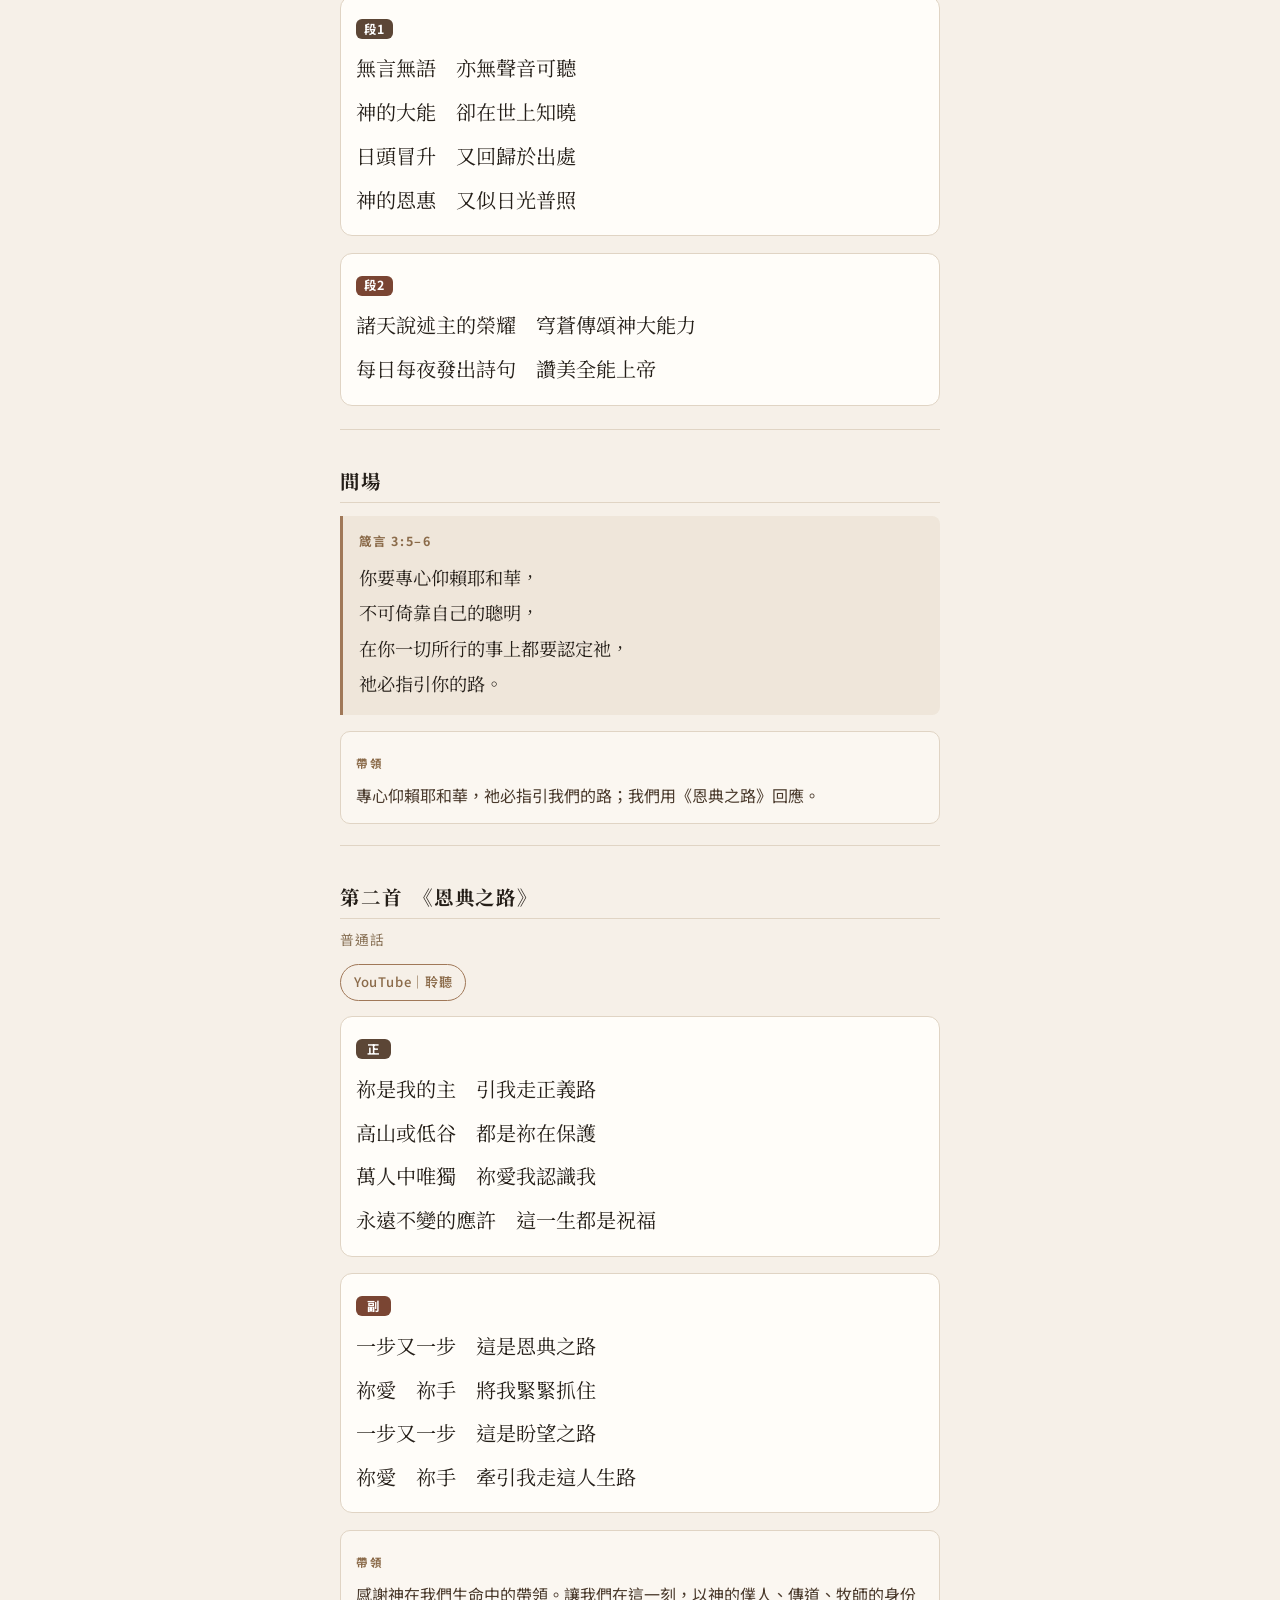
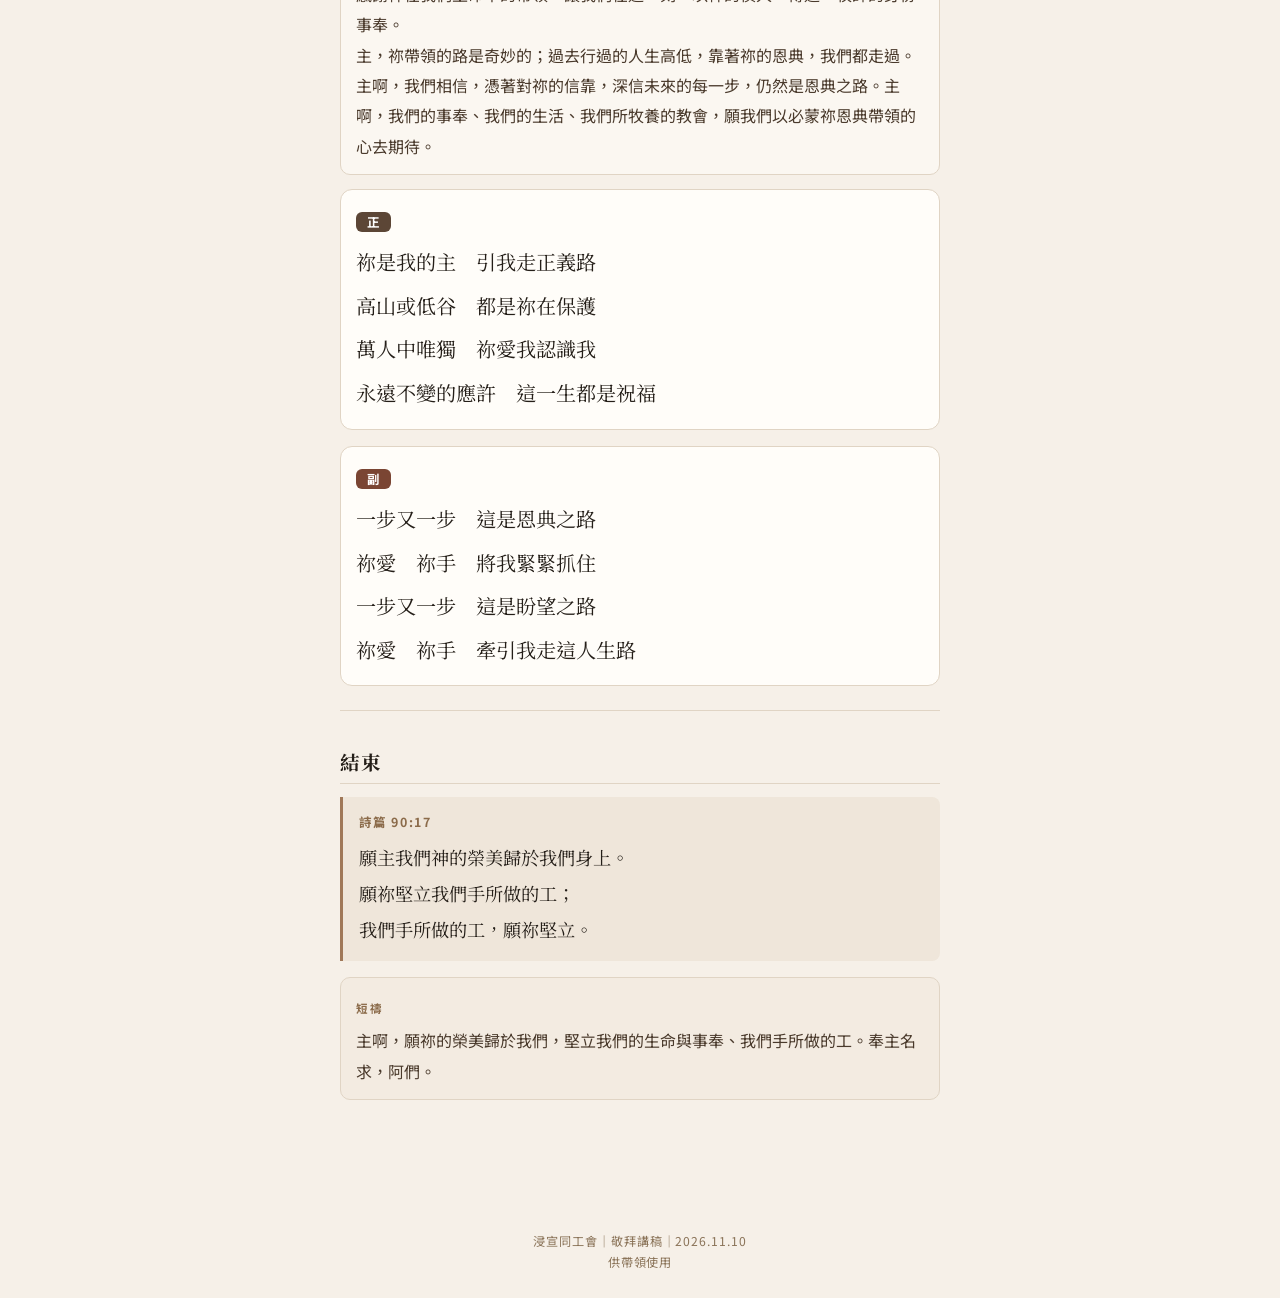
==== commit f1516873: "Song2 mid cue after first pass, then reprise" ====
--- a/all.html
+++ b/all.html
@@ -607,6 +607,32 @@
           <p>祢愛　祢手　牽引我走這人生路</p>
         </div>
       </article>
+
+      <div class="cue">
+        <span class="cue-label">帶領</span>
+        <p>感謝神在我們生命中的帶領。讓我們在這一刻，以神的僕人、傳道、牧師的身份事奉。</p>
+        <p>主，祢帶領的路是奇妙的；過去行過的人生高低，靠著祢的恩典，我們都走過。主啊，我們相信，憑著對祢的信靠，深信未來的每一步，仍然是恩典之路。主啊，我們的事奉、我們的生活、我們所牧養的教會，願我們以必蒙祢恩典帶領的心去期待。</p>
+      </div>
+
+      <article class="lyric-block" id="lyric-s2-z2">
+        <span class="badge badge-zheng">正</span>
+        <div class="lyrics">
+          <p>祢是我的主　引我走正義路</p>
+          <p>高山或低谷　都是祢在保護</p>
+          <p>萬人中唯獨　祢愛我認識我</p>
+          <p>永遠不變的應許　這一生都是祝福</p>
+        </div>
+      </article>
+
+      <article class="lyric-block" id="lyric-s2-f2">
+        <span class="badge badge-fu">副</span>
+        <div class="lyrics">
+          <p>一步又一步　這是恩典之路</p>
+          <p>祢愛　祢手　將我緊緊抓住</p>
+          <p>一步又一步　這是盼望之路</p>
+          <p>祢愛　祢手　牽引我走這人生路</p>
+        </div>
+      </article>
     </section>
 
     <!-- 結束 -->
